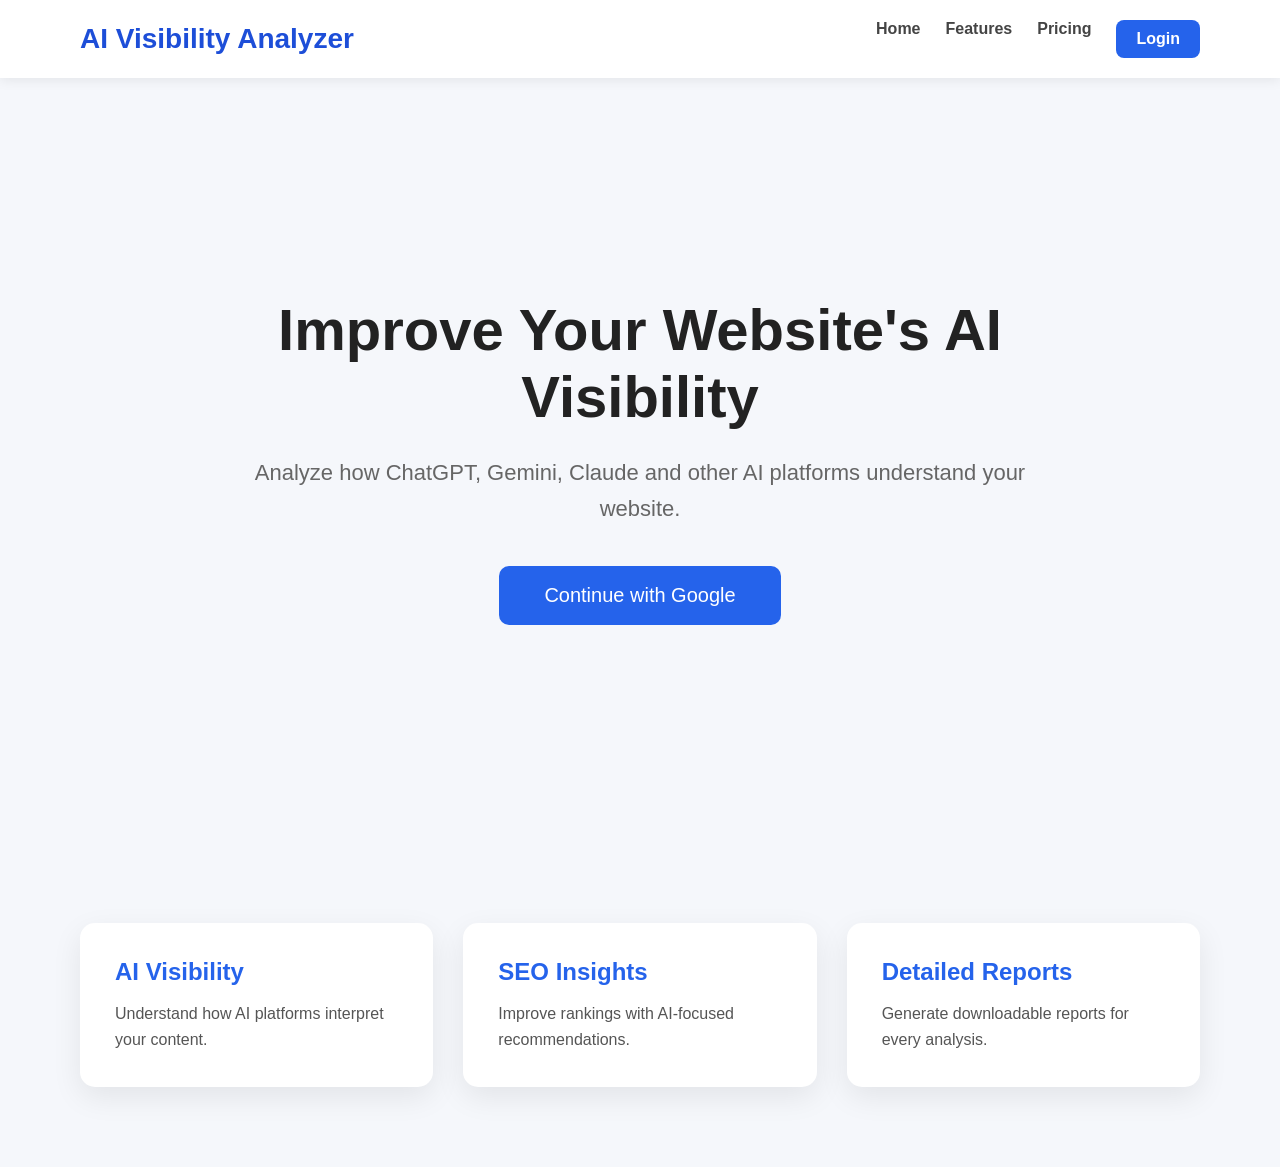
==== frontend/index.html @ 67767a57 "Completed frontend" ====
<!DOCTYPE html>
<html lang="en">

<head>
    <meta charset="UTF-8">
    <meta name="viewport" content="width=device-width, initial-scale=1.0">

    <title>AI Visibility Analyzer</title>

    <link rel="stylesheet" href="css/style.css">
</head>

<body>

    <!-- Navigation -->

    <header class="navbar">

        <div class="logo">

            AI Visibility Analyzer

        </div>

        <nav>

            <a href="#">Home</a>
            <a href="#">Features</a>
            <a href="#">Pricing</a>
            <a href="login.html" class="login-btn">Login</a>

        </nav>

    </header>


    <!-- Hero Section -->

    <section class="hero">

        <div class="hero-content">

            <h1>

                Improve Your Website's AI Visibility

            </h1>

            <p>

                Analyze how ChatGPT, Gemini, Claude and other AI platforms understand your website.

            </p>

            <a href="login.html">

                <button class="primary-btn">

                    Continue with Google

                </button>

            </a>

        </div>

    </section>


    <!-- Features -->

    <section class="features">

        <div class="card">

            <h2>AI Visibility</h2>

            <p>

                Understand how AI platforms interpret your content.

            </p>

        </div>

        <div class="card">

            <h2>SEO Insights</h2>

            <p>

                Improve rankings with AI-focused recommendations.

            </p>

        </div>

        <div class="card">

            <h2>Detailed Reports</h2>

            <p>

                Generate downloadable reports for every analysis.

            </p>

        </div>

    </section>

</body>

</html>
---- frontend/css/style.css ----
*{
    margin:0;
    padding:0;
    box-sizing:border-box;
    font-family:Arial, Helvetica, sans-serif;
}

body{

    background:#f5f7fb;
    color:#222;

}

.navbar{

    display:flex;
    justify-content:space-between;
    align-items:center;

    padding:20px 80px;

    background:#ffffff;

    box-shadow:0 2px 12px rgba(0,0,0,.08);

}

.logo{

    font-size:28px;
    font-weight:bold;
    color:#1d4ed8;

}

nav{

    display:flex;
    gap:25px;

}

nav a{

    text-decoration:none;
    color:#444;
    font-weight:600;

}

.login-btn{

    color:white;

    background:#2563eb;

    padding:10px 20px;

    border-radius:8px;

}

.hero{

    height:85vh;

    display:flex;

    justify-content:center;

    align-items:center;

    text-align:center;

    padding:40px;

}

.hero-content{

    max-width:800px;

}

.hero h1{

    font-size:58px;

    margin-bottom:25px;

}

.hero p{

    font-size:22px;

    color:#666;

    margin-bottom:40px;

    line-height:1.6;

}

.primary-btn{

    background:#2563eb;

    color:white;

    border:none;

    padding:18px 45px;

    font-size:20px;

    border-radius:10px;

    cursor:pointer;

}

.primary-btn:hover{

    background:#1d4ed8;

}

.features{

    display:grid;

    grid-template-columns:repeat(auto-fit,minmax(280px,1fr));

    gap:30px;

    padding:80px;

}

.card{

    background:white;

    border-radius:15px;

    padding:35px;

    box-shadow:0 10px 30px rgba(0,0,0,.08);

}

.card h2{

    margin-bottom:15px;

    color:#2563eb;

}

.card p{

    color:#555;

    line-height:1.6;

}

/* ===========================
   Login Page
=========================== */

.login-page{

    display:flex;

    justify-content:center;

    align-items:center;

    height:100vh;

    background:linear-gradient(135deg,#2563eb,#0f172a);

}

.login-card{

    width:430px;

    background:white;

    padding:50px;

    border-radius:18px;

    text-align:center;

    box-shadow:0 25px 60px rgba(0,0,0,.25);

}

.logo-img{

    width:90px;

    margin-bottom:25px;

}

.login-card h1{

    margin-bottom:15px;

}

.login-card p{

    color:#666;

    margin-bottom:35px;

    line-height:1.6;

}

.google-btn{

    width:100%;

    height:58px;

    border:none;

    border-radius:12px;

    background:#4285F4;

    color:white;

    font-size:18px;

    cursor:pointer;

    display:flex;

    justify-content:center;

    align-items:center;

    gap:12px;

    transition:.3s;

}

.google-btn img{

    width:24px;

    background:white;

    border-radius:50%;

    padding:3px;

}

.google-btn:hover{

    background:#3367d6;

}

.back-home{

    display:inline-block;

    margin-top:25px;

    text-decoration:none;

    color:#2563eb;

    font-weight:600;

}
/* ================= Dashboard ================= */

.dashboard-container{

    display:flex;
    min-height:100vh;

}

.sidebar{

    width:250px;
    background:#1e293b;
    color:white;
    padding:30px;

}

.sidebar h2{

    margin-bottom:40px;

}

.sidebar ul{

    list-style:none;

}

.sidebar li{

    margin-bottom:20px;

}

.sidebar a{

    color:white;
    text-decoration:none;

}

.logout-btn{

    margin-top:50px;
    width:100%;
    padding:12px;
    border:none;
    background:#ef4444;
    color:white;
    border-radius:8px;
    cursor:pointer;

}

.main-content{

    flex:1;
    padding:50px;
    background:#f4f7fb;

}

.user-card{

    background:white;
    padding:30px;
    border-radius:15px;
    box-shadow:0 10px 25px rgba(0,0,0,.1);
    width:400px;
    text-align:center;

}

.user-card img{

    width:100px;
    border-radius:50%;
    margin-bottom:20px;

}
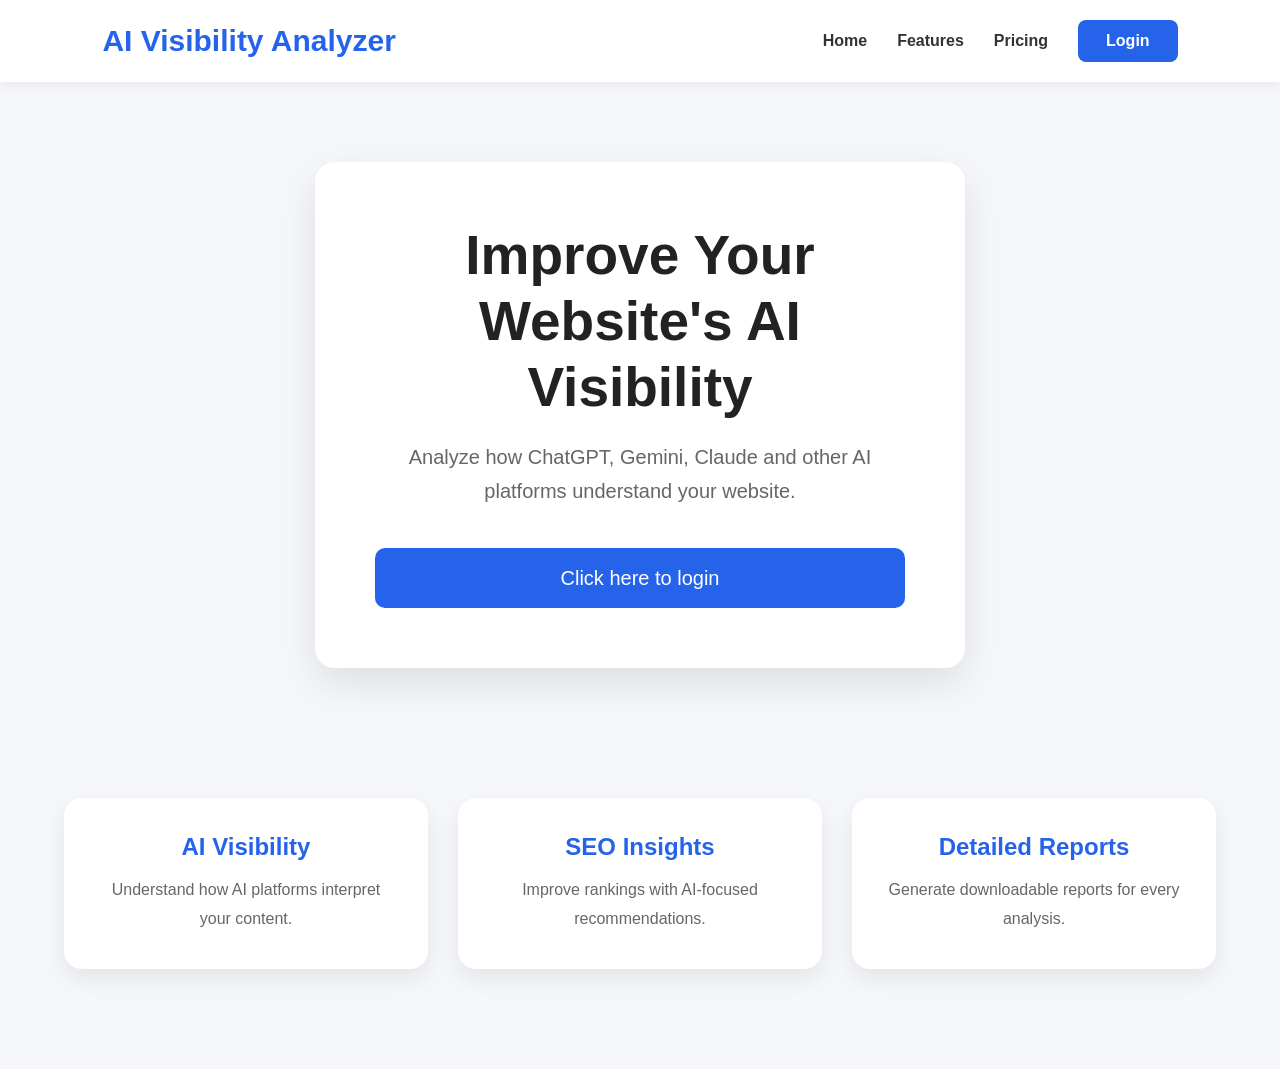
==== commit 93f042c9: "chnages in button text" ====
--- a/frontend/index.html
+++ b/frontend/index.html
@@ -56,7 +56,7 @@
 
                 <button class="primary-btn">
 
-                    Continue with Google
+                    Click here to login
 
                 </button>
 
--- a/frontend/css/style.css
+++ b/frontend/css/style.css
@@ -1,3 +1,7 @@
+/* ===================================
+   GLOBAL
+=================================== */
+
 *{
     margin:0;
     padding:0;
@@ -6,365 +10,358 @@
 }
 
 body{
-
     background:#f5f7fb;
     color:#222;
-
-}
+}
+
+/* ===================================
+   NAVBAR
+=================================== */
 
 .navbar{
-
+    width:100%;
+    background:#fff;
     display:flex;
     justify-content:space-between;
     align-items:center;
-
-    padding:20px 80px;
-
-    background:#ffffff;
-
+    padding:20px 8%;
     box-shadow:0 2px 12px rgba(0,0,0,.08);
-
+    position:sticky;
+    top:0;
+    z-index:999;
 }
 
 .logo{
-
-    font-size:28px;
+    font-size:30px;
     font-weight:bold;
-    color:#1d4ed8;
-
-}
-
-nav{
-
-    display:flex;
-    gap:25px;
-
-}
-
-nav a{
-
+    color:#2563eb;
+}
+
+.navbar nav{
+    display:flex;
+    align-items:center;
+    gap:30px;
+}
+
+.navbar nav a{
     text-decoration:none;
-    color:#444;
+    color:#333;
     font-weight:600;
-
+    transition:.3s;
+}
+
+.navbar nav a:hover{
+    color:#2563eb;
 }
 
 .login-btn{
-
-    color:white;
-
     background:#2563eb;
-
-    padding:10px 20px;
-
+    color:#fff !important;
+    padding:12px 28px;
     border-radius:8px;
-
-}
+}
+
+.login-btn:hover{
+    background:#1d4ed8;
+}
+
+/* ===================================
+   HERO
+=================================== */
 
 .hero{
-
-    height:85vh;
-
-    display:flex;
-
+    display:flex;
     justify-content:center;
-
-    align-items:center;
-
-    text-align:center;
-
+    align-items:center;
+    padding:80px 20px;
+}
+
+.hero-content{
+    width:650px;
+    background:#fff;
+    padding:60px;
+    border-radius:20px;
+    text-align:center;
+    box-shadow:0 15px 40px rgba(0,0,0,.10);
+}
+
+.hero h1{
+    font-size:55px;
+    margin-bottom:20px;
+    line-height:1.2;
+}
+
+.hero p{
+    color:#666;
+    font-size:20px;
+    line-height:1.7;
+    margin-bottom:40px;
+}
+
+.primary-btn{
+    width:100%;
+    height:60px;
+    border:none;
+    border-radius:10px;
+    background:#2563eb;
+    color:#fff;
+    font-size:20px;
+    cursor:pointer;
+    transition:.3s;
+}
+
+.primary-btn:hover{
+    background:#1d4ed8;
+}
+
+/* ===================================
+   FEATURES
+=================================== */
+
+.features{
+    width:90%;
+    max-width:1200px;
+    margin:50px auto 100px;
+    display:grid;
+    grid-template-columns:repeat(auto-fit,minmax(300px,1fr));
+    gap:30px;
+}
+
+.card{
+    background:#fff;
+    border-radius:18px;
+    padding:35px;
+    text-align:center;
+    box-shadow:0 10px 25px rgba(0,0,0,.08);
+    transition:.3s;
+}
+
+.card:hover{
+    transform:translateY(-8px);
+}
+
+.card h2{
+    color:#2563eb;
+    margin-bottom:15px;
+}
+
+.card p{
+    color:#666;
+    line-height:1.8;
+}
+
+/* ===================================
+   LOGIN
+=================================== */
+
+.login-page{
+    display:flex;
+    justify-content:center;
+    align-items:center;
+    height:100vh;
+    background:linear-gradient(135deg,#2563eb,#1d4ed8);
+}
+
+.login-card{
+    width:450px;
+    background:#fff;
+    padding:45px;
+    border-radius:20px;
+    text-align:center;
+    box-shadow:0 20px 45px rgba(0,0,0,.18);
+}
+
+.logo-img{
+    width:90px;
+    margin-bottom:20px;
+}
+
+.login-card h1{
+    color:#2563eb;
+    margin-bottom:15px;
+}
+
+.login-card p{
+    color:#666;
+    line-height:1.7;
+    margin-bottom:30px;
+}
+
+.google-btn{
+    width:100%;
+    height:55px;
+    border:none;
+    border-radius:10px;
+    background:#2563eb;
+    color:#fff;
+    display:flex;
+    justify-content:center;
+    align-items:center;
+    gap:12px;
+    font-size:18px;
+    cursor:pointer;
+}
+
+.google-btn:hover{
+    background:#1d4ed8;
+}
+
+.google-btn img{
+    width:25px;
+    background:#fff;
+    border-radius:50%;
+    padding:3px;
+}
+
+.back-home{
+    display:inline-block;
+    margin-top:25px;
+    text-decoration:none;
+    color:#2563eb;
+    font-weight:bold;
+}
+
+/* ===================================
+   DASHBOARD
+=================================== */
+
+.dashboard-page{
+    background:#f5f7fb;
+    padding:50px;
+}
+
+.dashboard-container{
+    max-width:1200px;
+    margin:auto;
+    display:grid;
+    grid-template-columns:1fr 1fr;
+    gap:30px;
+}
+
+.success-card,
+.coming-card{
+    background:#fff;
+    border-radius:18px;
     padding:40px;
-
-}
-
-.hero-content{
-
-    max-width:800px;
-
-}
-
-.hero h1{
-
-    font-size:58px;
-
-    margin-bottom:25px;
-
-}
-
-.hero p{
-
-    font-size:22px;
-
-    color:#666;
-
-    margin-bottom:40px;
-
-    line-height:1.6;
-
-}
-
-.primary-btn{
-
-    background:#2563eb;
-
-    color:white;
-
-    border:none;
-
-    padding:18px 45px;
-
-    font-size:20px;
-
-    border-radius:10px;
-
-    cursor:pointer;
-
-}
-
-.primary-btn:hover{
-
-    background:#1d4ed8;
-
-}
-
-.features{
-
-    display:grid;
-
-    grid-template-columns:repeat(auto-fit,minmax(280px,1fr));
-
-    gap:30px;
-
-    padding:80px;
-
-}
-
-.card{
-
-    background:white;
-
-    border-radius:15px;
-
-    padding:35px;
-
-    box-shadow:0 10px 30px rgba(0,0,0,.08);
-
-}
-
-.card h2{
-
-    margin-bottom:15px;
-
-    color:#2563eb;
-
-}
-
-.card p{
-
+    box-shadow:0 10px 25px rgba(0,0,0,.08);
+}
+
+.success-card{
+    text-align:center;
+}
+
+.success-icon{
+    font-size:60px;
+    margin-bottom:20px;
+}
+
+.success-card h1{
+    color:#2563eb;
+    margin-bottom:20px;
+}
+
+.success-card p{
+    color:#666;
+    line-height:1.8;
+}
+
+.coming-card h2{
+    margin-bottom:20px;
+}
+
+.coming-card p{
+    padding:12px 0;
+    border-bottom:1px solid #eee;
     color:#555;
-
-    line-height:1.6;
-
-}
-
-/* ===========================
-   Login Page
-=========================== */
-
-.login-page{
-
-    display:flex;
-
-    justify-content:center;
-
-    align-items:center;
-
-    height:100vh;
-
-    background:linear-gradient(135deg,#2563eb,#0f172a);
-
-}
-
-.login-card{
-
-    width:430px;
-
-    background:white;
-
+}
+
+/* ===================================
+   PROFILE
+=================================== */
+
+.profile-page{
+    background:#f5f7fb;
+    padding:60px;
+}
+
+.profile-card{
+    width:700px;
+    margin:auto;
+    background:#fff;
+    border-radius:20px;
+    text-align:center;
     padding:50px;
-
-    border-radius:18px;
-
-    text-align:center;
-
-    box-shadow:0 25px 60px rgba(0,0,0,.25);
-
-}
-
-.logo-img{
-
-    width:90px;
-
-    margin-bottom:25px;
-
-}
-
-.login-card h1{
-
-    margin-bottom:15px;
-
-}
-
-.login-card p{
-
-    color:#666;
-
-    margin-bottom:35px;
-
-    line-height:1.6;
-
-}
-
-.google-btn{
-
-    width:100%;
-
-    height:58px;
-
-    border:none;
-
-    border-radius:12px;
-
-    background:#4285F4;
-
-    color:white;
-
-    font-size:18px;
-
-    cursor:pointer;
-
-    display:flex;
-
-    justify-content:center;
-
-    align-items:center;
-
-    gap:12px;
-
+    box-shadow:0 10px 25px rgba(0,0,0,.08);
+}
+
+.profile-card img{
+    width:120px;
+    height:120px;
+    border-radius:50%;
+    margin-bottom:20px;
+}
+
+.profile-card h2{
+    color:#2563eb;
+    margin-bottom:10px;
+}
+
+.profile-card p{
+    color:#666;
+    margin:8px 0;
+}
+
+/* ===================================
+   BUTTONS
+=================================== */
+
+button{
     transition:.3s;
-
-}
-
-.google-btn img{
-
-    width:24px;
-
-    background:white;
-
-    border-radius:50%;
-
-    padding:3px;
-
-}
-
-.google-btn:hover{
-
-    background:#3367d6;
-
-}
-
-.back-home{
-
-    display:inline-block;
-
-    margin-top:25px;
-
-    text-decoration:none;
-
-    color:#2563eb;
-
-    font-weight:600;
-
-}
-/* ================= Dashboard ================= */
-
-.dashboard-container{
-
-    display:flex;
-    min-height:100vh;
-
-}
-
-.sidebar{
-
-    width:250px;
-    background:#1e293b;
-    color:white;
-    padding:30px;
-
-}
-
-.sidebar h2{
-
-    margin-bottom:40px;
-
-}
-
-.sidebar ul{
-
-    list-style:none;
-
-}
-
-.sidebar li{
-
-    margin-bottom:20px;
-
-}
-
-.sidebar a{
-
-    color:white;
-    text-decoration:none;
-
-}
-
-.logout-btn{
-
-    margin-top:50px;
-    width:100%;
-    padding:12px;
-    border:none;
-    background:#ef4444;
-    color:white;
-    border-radius:8px;
-    cursor:pointer;
-
-}
-
-.main-content{
-
-    flex:1;
-    padding:50px;
-    background:#f4f7fb;
-
-}
-
-.user-card{
-
-    background:white;
-    padding:30px;
-    border-radius:15px;
-    box-shadow:0 10px 25px rgba(0,0,0,.1);
-    width:400px;
-    text-align:center;
-
-}
-
-.user-card img{
-
-    width:100px;
-    border-radius:50%;
-    margin-bottom:20px;
+}
+
+button:hover{
+    transform:translateY(-2px);
+}
+
+/* ===================================
+   RESPONSIVE
+=================================== */
+
+@media(max-width:900px){
+
+    .navbar{
+        flex-direction:column;
+        gap:20px;
+    }
+
+    .navbar nav{
+        flex-wrap:wrap;
+        justify-content:center;
+    }
+
+    .hero-content{
+        width:95%;
+        padding:40px 25px;
+    }
+
+    .hero h1{
+        font-size:38px;
+    }
+
+    .hero p{
+        font-size:18px;
+    }
+
+    .dashboard-container{
+        grid-template-columns:1fr;
+    }
+
+    .profile-card{
+        width:95%;
+    }
+
+    .login-card{
+        width:95%;
+    }
 
 }
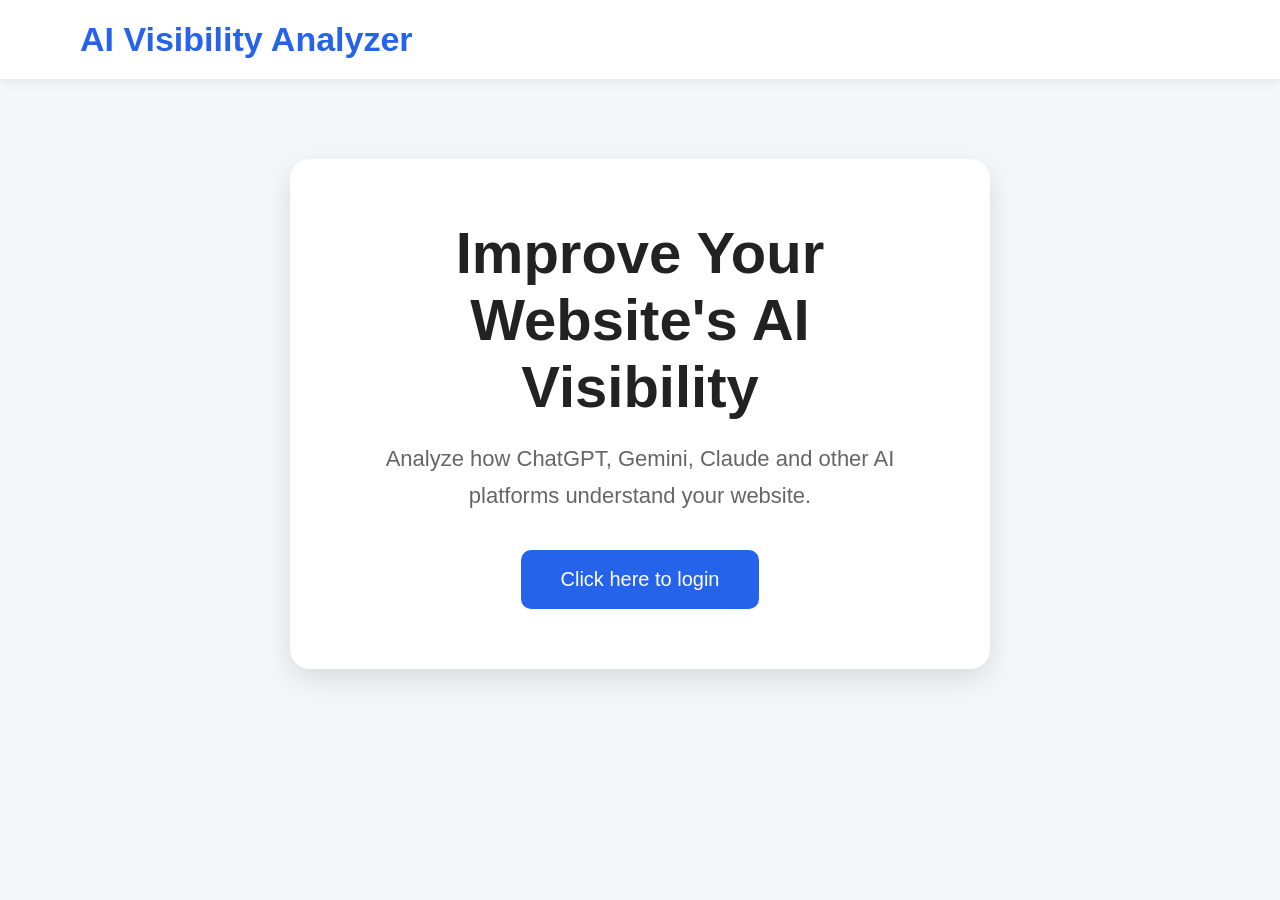
==== commit 3fb8f5aa: "styling in dashboard" ====
--- a/frontend/index.html
+++ b/frontend/index.html
@@ -22,14 +22,14 @@
 
         </div>
 
-        <nav>
+        <!-- <nav>
 
             <a href="#">Home</a>
             <a href="#">Features</a>
             <a href="#">Pricing</a>
             <a href="login.html" class="login-btn">Login</a>
 
-        </nav>
+        </nav> -->
 
     </header>
 
@@ -69,7 +69,7 @@
 
     <!-- Features -->
 
-    <section class="features">
+    <!-- <section class="features">
 
         <div class="card">
 
@@ -107,7 +107,7 @@
 
         </div>
 
-    </section>
+    </section> -->
 
 </body>
 
--- a/frontend/css/style.css
+++ b/frontend/css/style.css
@@ -1,6 +1,6 @@
-/* ===================================
-   GLOBAL
-=================================== */
+/* ===========================
+   Global
+=========================== */
 
 *{
     margin:0;
@@ -14,354 +14,254 @@
     color:#222;
 }
 
-/* ===================================
-   NAVBAR
-=================================== */
+/* ===========================
+   Navbar
+=========================== */
 
 .navbar{
+
+    display:flex;
+
+    justify-content:space-between;
+
+    align-items:center;
+
+    padding:20px 80px;
+
+    background:#fff;
+
+    box-shadow:0 3px 10px rgba(0,0,0,.08);
+
+    position:sticky;
+
+    top:0;
+
+    z-index:1000;
+
+}
+
+.logo{
+
+    font-size:34px;
+
+    font-weight:bold;
+
+    color:#2563eb;
+
+}
+
+.navbar nav{
+
+    display:flex;
+
+    align-items:center;
+
+    gap:30px;
+
+}
+
+.navbar nav a{
+
+    text-decoration:none;
+
+    color:#333;
+
+    font-weight:600;
+
+}
+
+.login-btn{
+
+    background:#2563eb;
+
+    color:#fff !important;
+
+    padding:12px 24px;
+
+    border-radius:10px;
+
+}
+
+/* ===========================
+   Hero
+=========================== */
+
+.hero{
+
+    display:flex;
+
+    justify-content:center;
+
+    align-items:center;
+
+    padding:80px 20px;
+
+}
+
+.hero-content{
+
     width:100%;
+
+    max-width:700px;
+
     background:#fff;
-    display:flex;
-    justify-content:space-between;
-    align-items:center;
-    padding:20px 8%;
-    box-shadow:0 2px 12px rgba(0,0,0,.08);
-    position:sticky;
-    top:0;
-    z-index:999;
-}
-
-.logo{
-    font-size:30px;
-    font-weight:bold;
+
+    border-radius:20px;
+
+    padding:60px;
+
+    text-align:center;
+
+    box-shadow:0 10px 30px rgba(0,0,0,.12);
+
+}
+
+.hero h1{
+
+    font-size:58px;
+
+    margin-bottom:20px;
+
+}
+
+.hero p{
+
+    font-size:22px;
+
+    color:#666;
+
+    line-height:1.7;
+
+    margin-bottom:35px;
+
+}
+
+.primary-btn{
+
+    background:#2563eb;
+
+    color:white;
+
+    border:none;
+
+    padding:18px 40px;
+
+    font-size:20px;
+
+    border-radius:10px;
+
+    cursor:pointer;
+
+}
+
+.primary-btn:hover{
+
+    background:#1d4ed8;
+
+}
+
+/* ===========================
+   Features
+=========================== */
+
+.features{
+
+    max-width:1200px;
+
+    margin:0 auto 80px;
+
+    display:grid;
+
+    grid-template-columns:repeat(3,1fr);
+
+    gap:30px;
+
+    padding:0 30px;
+
+}
+
+.card{
+
+    background:#fff;
+
+    padding:35px;
+
+    border-radius:15px;
+
+    box-shadow:0 8px 20px rgba(0,0,0,.08);
+
+    transition:.3s;
+
+}
+
+.card:hover{
+
+    transform:translateY(-6px);
+
+}
+
+.card h2{
+
     color:#2563eb;
-}
-
-.navbar nav{
-    display:flex;
-    align-items:center;
-    gap:30px;
-}
-
-.navbar nav a{
-    text-decoration:none;
-    color:#333;
-    font-weight:600;
-    transition:.3s;
-}
-
-.navbar nav a:hover{
-    color:#2563eb;
-}
-
-.login-btn{
-    background:#2563eb;
-    color:#fff !important;
-    padding:12px 28px;
-    border-radius:8px;
-}
-
-.login-btn:hover{
-    background:#1d4ed8;
-}
-
-/* ===================================
-   HERO
-=================================== */
-
-.hero{
-    display:flex;
-    justify-content:center;
-    align-items:center;
-    padding:80px 20px;
-}
-
-.hero-content{
-    width:650px;
-    background:#fff;
-    padding:60px;
-    border-radius:20px;
-    text-align:center;
-    box-shadow:0 15px 40px rgba(0,0,0,.10);
-}
-
-.hero h1{
-    font-size:55px;
-    margin-bottom:20px;
-    line-height:1.2;
-}
-
-.hero p{
+
+    margin-bottom:15px;
+
+}
+
+.card p{
+
     color:#666;
-    font-size:20px;
-    line-height:1.7;
-    margin-bottom:40px;
-}
-
-.primary-btn{
-    width:100%;
-    height:60px;
-    border:none;
-    border-radius:10px;
-    background:#2563eb;
-    color:#fff;
-    font-size:20px;
-    cursor:pointer;
-    transition:.3s;
-}
-
-.primary-btn:hover{
-    background:#1d4ed8;
-}
-
-/* ===================================
-   FEATURES
-=================================== */
-
-.features{
-    width:90%;
-    max-width:1200px;
-    margin:50px auto 100px;
-    display:grid;
-    grid-template-columns:repeat(auto-fit,minmax(300px,1fr));
-    gap:30px;
-}
-
-.card{
-    background:#fff;
-    border-radius:18px;
-    padding:35px;
-    text-align:center;
-    box-shadow:0 10px 25px rgba(0,0,0,.08);
-    transition:.3s;
-}
-
-.card:hover{
-    transform:translateY(-8px);
-}
-
-.card h2{
-    color:#2563eb;
-    margin-bottom:15px;
-}
-
-.card p{
-    color:#666;
+
     line-height:1.8;
-}
-
-/* ===================================
-   LOGIN
-=================================== */
-
-.login-page{
-    display:flex;
-    justify-content:center;
-    align-items:center;
-    height:100vh;
-    background:linear-gradient(135deg,#2563eb,#1d4ed8);
-}
-
-.login-card{
-    width:450px;
-    background:#fff;
-    padding:45px;
-    border-radius:20px;
-    text-align:center;
-    box-shadow:0 20px 45px rgba(0,0,0,.18);
-}
-
-.logo-img{
-    width:90px;
-    margin-bottom:20px;
-}
-
-.login-card h1{
-    color:#2563eb;
-    margin-bottom:15px;
-}
-
-.login-card p{
-    color:#666;
-    line-height:1.7;
-    margin-bottom:30px;
-}
-
-.google-btn{
-    width:100%;
-    height:55px;
-    border:none;
-    border-radius:10px;
-    background:#2563eb;
-    color:#fff;
-    display:flex;
-    justify-content:center;
-    align-items:center;
-    gap:12px;
-    font-size:18px;
-    cursor:pointer;
-}
-
-.google-btn:hover{
-    background:#1d4ed8;
-}
-
-.google-btn img{
-    width:25px;
-    background:#fff;
-    border-radius:50%;
-    padding:3px;
-}
-
-.back-home{
-    display:inline-block;
-    margin-top:25px;
-    text-decoration:none;
-    color:#2563eb;
-    font-weight:bold;
-}
-
-/* ===================================
-   DASHBOARD
-=================================== */
-
-.dashboard-page{
-    background:#f5f7fb;
-    padding:50px;
-}
-
-.dashboard-container{
-    max-width:1200px;
-    margin:auto;
-    display:grid;
-    grid-template-columns:1fr 1fr;
-    gap:30px;
-}
-
-.success-card,
-.coming-card{
-    background:#fff;
-    border-radius:18px;
-    padding:40px;
-    box-shadow:0 10px 25px rgba(0,0,0,.08);
-}
-
-.success-card{
-    text-align:center;
-}
-
-.success-icon{
-    font-size:60px;
-    margin-bottom:20px;
-}
-
-.success-card h1{
-    color:#2563eb;
-    margin-bottom:20px;
-}
-
-.success-card p{
-    color:#666;
-    line-height:1.8;
-}
-
-.coming-card h2{
-    margin-bottom:20px;
-}
-
-.coming-card p{
-    padding:12px 0;
-    border-bottom:1px solid #eee;
-    color:#555;
-}
-
-/* ===================================
-   PROFILE
-=================================== */
-
-.profile-page{
-    background:#f5f7fb;
-    padding:60px;
-}
-
-.profile-card{
-    width:700px;
-    margin:auto;
-    background:#fff;
-    border-radius:20px;
-    text-align:center;
-    padding:50px;
-    box-shadow:0 10px 25px rgba(0,0,0,.08);
-}
-
-.profile-card img{
-    width:120px;
-    height:120px;
-    border-radius:50%;
-    margin-bottom:20px;
-}
-
-.profile-card h2{
-    color:#2563eb;
-    margin-bottom:10px;
-}
-
-.profile-card p{
-    color:#666;
-    margin:8px 0;
-}
-
-/* ===================================
-   BUTTONS
-=================================== */
-
-button{
-    transition:.3s;
-}
-
-button:hover{
-    transform:translateY(-2px);
-}
-
-/* ===================================
-   RESPONSIVE
-=================================== */
+
+}
+
+/* ===========================
+   Responsive
+=========================== */
 
 @media(max-width:900px){
 
     .navbar{
+
         flex-direction:column;
+
         gap:20px;
+
+        padding:20px;
+
     }
 
     .navbar nav{
+
         flex-wrap:wrap;
+
         justify-content:center;
+
+    }
+
+    .hero h1{
+
+        font-size:40px;
+
+    }
+
+    .hero p{
+
+        font-size:18px;
+
     }
 
     .hero-content{
-        width:95%;
-        padding:40px 25px;
-    }
-
-    .hero h1{
-        font-size:38px;
-    }
-
-    .hero p{
-        font-size:18px;
-    }
-
-    .dashboard-container{
+
+        padding:40px;
+
+    }
+
+    .features{
+
         grid-template-columns:1fr;
-    }
-
-    .profile-card{
-        width:95%;
-    }
-
-    .login-card{
-        width:95%;
+
     }
 
 }
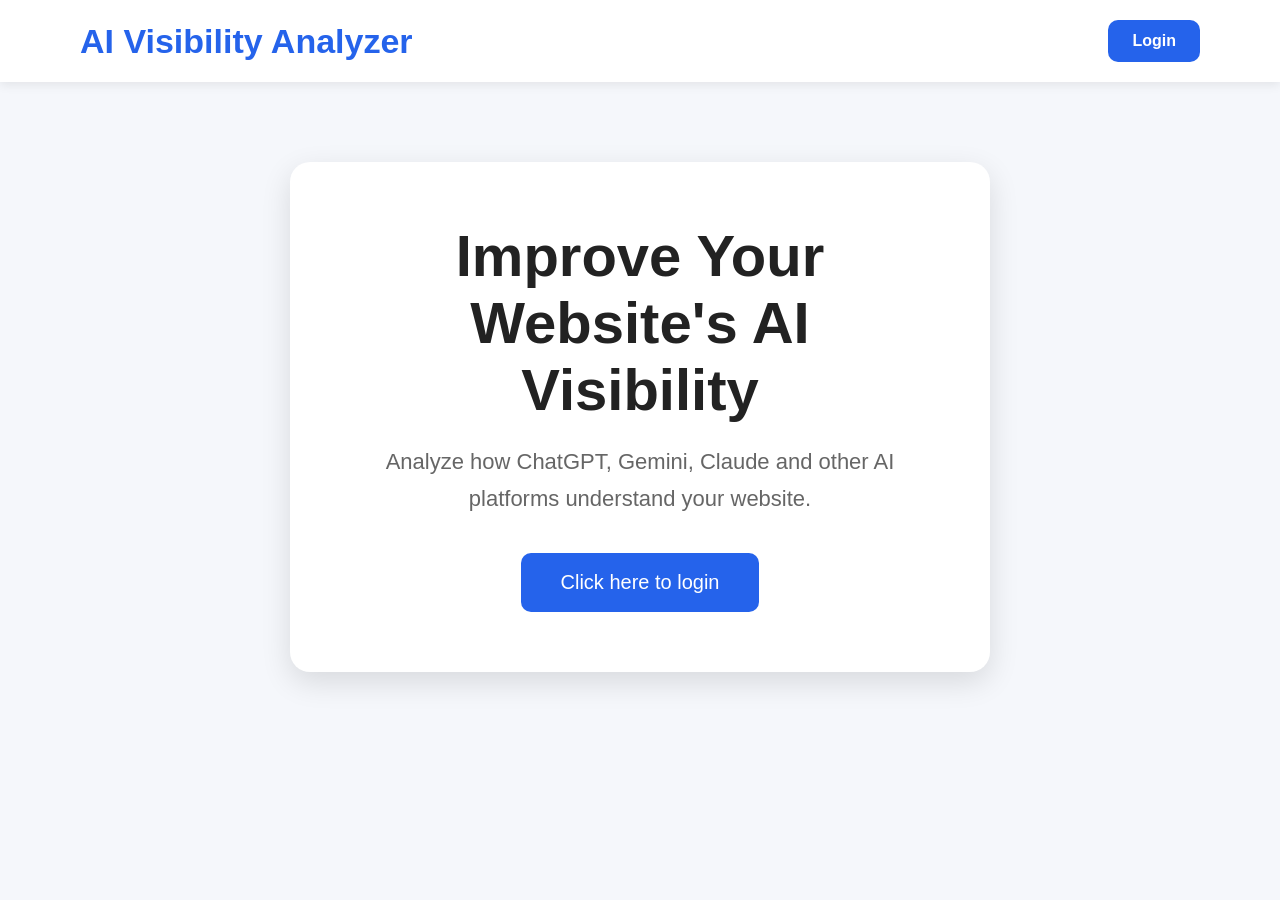
==== commit 16945a9a: "login page css styling" ====
--- a/frontend/index.html
+++ b/frontend/index.html
@@ -22,14 +22,12 @@
 
         </div>
 
-        <!-- <nav>
+        <nav>
 
-            <a href="#">Home</a>
-            <a href="#">Features</a>
-            <a href="#">Pricing</a>
+        
             <a href="login.html" class="login-btn">Login</a>
 
-        </nav> -->
+        </nav>
 
     </header>
 
@@ -66,49 +64,6 @@
 
     </section>
 
-
-    <!-- Features -->
-
-    <!-- <section class="features">
-
-        <div class="card">
-
-            <h2>AI Visibility</h2>
-
-            <p>
-
-                Understand how AI platforms interpret your content.
-
-            </p>
-
-        </div>
-
-        <div class="card">
-
-            <h2>SEO Insights</h2>
-
-            <p>
-
-                Improve rankings with AI-focused recommendations.
-
-            </p>
-
-        </div>
-
-        <div class="card">
-
-            <h2>Detailed Reports</h2>
-
-            <p>
-
-                Generate downloadable reports for every analysis.
-
-            </p>
-
-        </div>
-
-    </section> -->
-
 </body>
 
 </html>
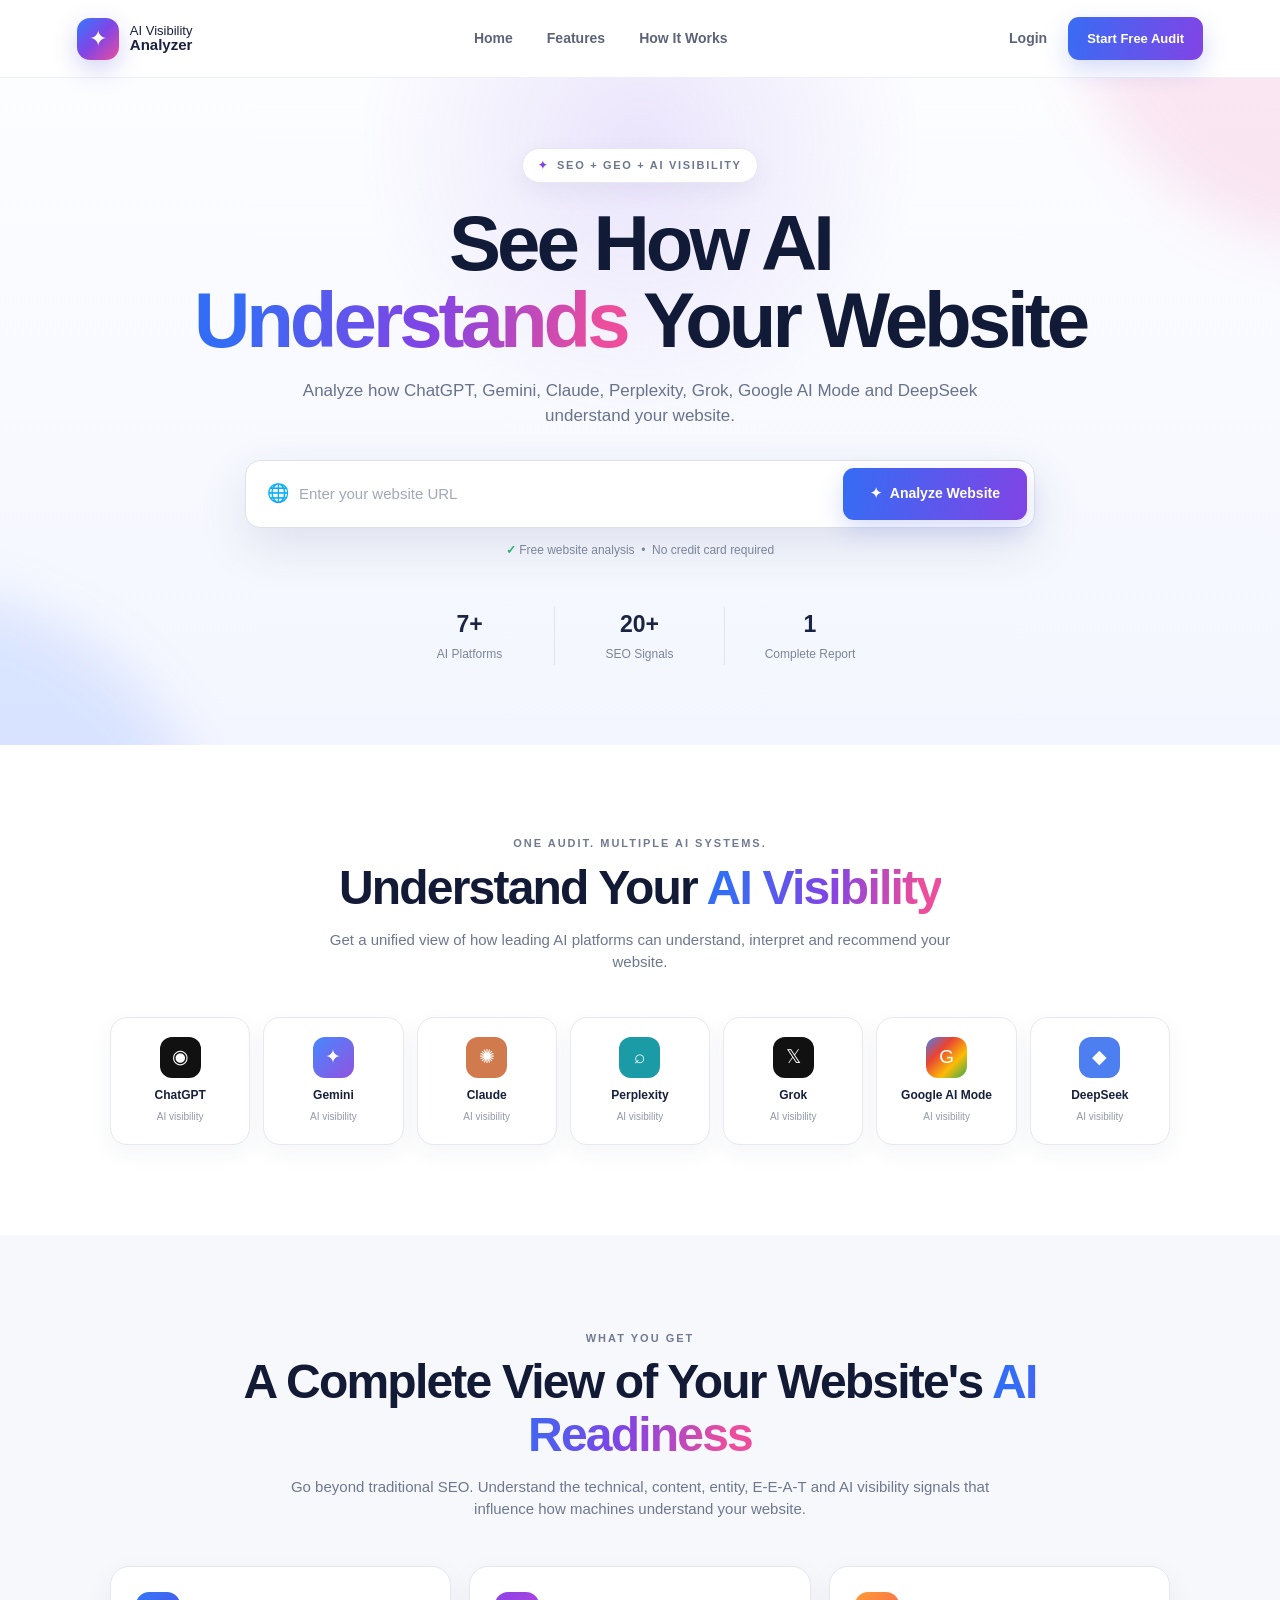
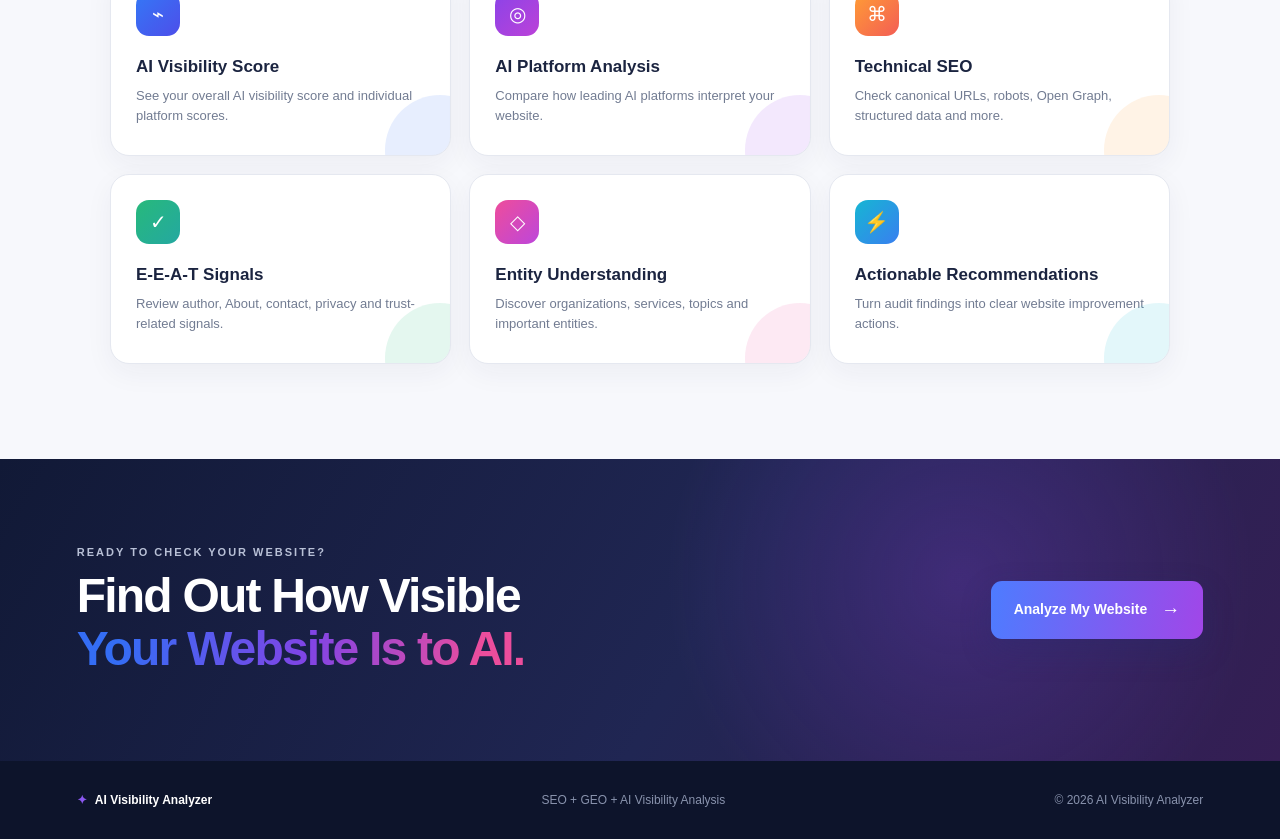
==== commit b22d1523: "frontend page UI design" ====
--- a/frontend/index.html
+++ b/frontend/index.html
@@ -5,64 +5,649 @@
     <meta charset="UTF-8">
     <meta name="viewport" content="width=device-width, initial-scale=1.0">
 
-    <title>AI Visibility Analyzer</title>
+    <title>AI Visibility Analyzer | SEO & GEO Audit</title>
 
     <link rel="stylesheet" href="css/style.css">
 </head>
 
 <body>
 
-    <!-- Navigation -->
+    <!-- =========================
+         Navigation
+    ========================== -->
 
     <header class="navbar">
 
-        <div class="logo">
+        <a href="index.html" class="brand">
+
+            <span class="brand-mark">✦</span>
+
+            <span class="brand-text">
+                AI Visibility<br>
+                <strong>Analyzer</strong>
+            </span>
+
+        </a>
+
+
+        <nav class="main-nav">
+
+            <a href="index.html">
+                Home
+            </a>
+
+            <a href="#features">
+                Features
+            </a>
+
+            <a href="#how-it-works">
+                How It Works
+            </a>
+
+        </nav>
+
+
+        <div class="nav-actions">
+
+            <a href="login.html" class="login-link">
+                Login
+            </a>
+
+            <a href="login.html" class="nav-cta">
+                Start Free Audit
+            </a>
+
+        </div>
+
+    </header>
+
+
+    <!-- =========================
+         Main
+    ========================== -->
+
+    <main>
+
+
+        <!-- =========================
+             Hero Section
+        ========================== -->
+
+        <section class="hero">
+
+            <div class="hero-orb hero-orb-left"></div>
+
+            <div class="hero-orb hero-orb-right"></div>
+
+
+            <div class="hero-content">
+
+                <div class="eyebrow">
+
+                    <span>✦</span>
+
+                    SEO + GEO + AI VISIBILITY
+
+                </div>
+
+
+                <h1>
+
+                    See How AI<br>
+
+                    <span class="gradient-text">
+                        Understands
+                    </span>
+
+                    Your Website
+
+                </h1>
+
+
+                <p class="hero-description">
+
+                    Analyze how ChatGPT, Gemini, Claude,
+                    Perplexity, Grok, Google AI Mode and
+                    DeepSeek understand your website.
+
+                </p>
+
+
+                <!-- Website Analyzer -->
+
+                <div class="audit-box">
+
+                    <div class="url-area">
+
+                        <span class="url-icon">
+                            🌐
+                        </span>
+
+                        <input
+                            type="text"
+                            id="websiteUrl"
+                            placeholder="Enter your website URL"
+                            autocomplete="url"
+                        >
+
+                    </div>
+
+
+                    <a
+                        href="login.html"
+                        class="analyze-button"
+                    >
+
+                        <span>✦</span>
+
+                        Analyze Website
+
+                    </a>
+
+                </div>
+
+
+                <p class="audit-note">
+
+                    <span>✓</span>
+
+                    Free website analysis
+
+                    &nbsp;•&nbsp;
+
+                    No credit card required
+
+                </p>
+
+
+                <!-- Statistics -->
+
+                <div class="trust-stats">
+
+                    <div class="stat">
+
+                        <strong>
+                            7+
+                        </strong>
+
+                        <span>
+                            AI Platforms
+                        </span>
+
+                    </div>
+
+
+                    <div class="stat">
+
+                        <strong>
+                            20+
+                        </strong>
+
+                        <span>
+                            SEO Signals
+                        </span>
+
+                    </div>
+
+
+                    <div class="stat">
+
+                        <strong>
+                            1
+                        </strong>
+
+                        <span>
+                            Complete Report
+                        </span>
+
+                    </div>
+
+                </div>
+
+            </div>
+
+        </section>
+
+
+        <!-- =========================
+             AI Platforms
+        ========================== -->
+
+        <section
+            class="platform-section"
+            id="features"
+        >
+
+            <div class="section-label">
+
+                ONE AUDIT. MULTIPLE AI SYSTEMS.
+
+            </div>
+
+
+            <h2>
+
+                Understand Your
+
+                <span class="gradient-text">
+                    AI Visibility
+                </span>
+
+            </h2>
+
+
+            <p class="section-description">
+
+                Get a unified view of how leading AI
+                platforms can understand, interpret
+                and recommend your website.
+
+            </p>
+
+
+            <div class="platform-grid">
+
+
+                <!-- ChatGPT -->
+
+                <div class="platform-card">
+
+                    <div class="platform-icon black">
+                        ◉
+                    </div>
+
+                    <h3>
+                        ChatGPT
+                    </h3>
+
+                    <p>
+                        AI visibility
+                    </p>
+
+                </div>
+
+
+                <!-- Gemini -->
+
+                <div class="platform-card">
+
+                    <div class="platform-icon gemini">
+                        ✦
+                    </div>
+
+                    <h3>
+                        Gemini
+                    </h3>
+
+                    <p>
+                        AI visibility
+                    </p>
+
+                </div>
+
+
+                <!-- Claude -->
+
+                <div class="platform-card">
+
+                    <div class="platform-icon claude">
+                        ✺
+                    </div>
+
+                    <h3>
+                        Claude
+                    </h3>
+
+                    <p>
+                        AI visibility
+                    </p>
+
+                </div>
+
+
+                <!-- Perplexity -->
+
+                <div class="platform-card">
+
+                    <div class="platform-icon perplexity">
+                        ⌕
+                    </div>
+
+                    <h3>
+                        Perplexity
+                    </h3>
+
+                    <p>
+                        AI visibility
+                    </p>
+
+                </div>
+
+
+                <!-- Grok -->
+
+                <div class="platform-card">
+
+                    <div class="platform-icon black">
+                        𝕏
+                    </div>
+
+                    <h3>
+                        Grok
+                    </h3>
+
+                    <p>
+                        AI visibility
+                    </p>
+
+                </div>
+
+
+                <!-- Google AI Mode -->
+
+                <div class="platform-card">
+
+                    <div class="platform-icon google">
+                        G
+                    </div>
+
+                    <h3>
+                        Google AI Mode
+                    </h3>
+
+                    <p>
+                        AI visibility
+                    </p>
+
+                </div>
+
+
+                <!-- DeepSeek -->
+
+                <div class="platform-card">
+
+                    <div class="platform-icon deepseek">
+                        ◆
+                    </div>
+
+                    <h3>
+                        DeepSeek
+                    </h3>
+
+                    <p>
+                        AI visibility
+                    </p>
+
+                </div>
+
+            </div>
+
+        </section>
+
+
+        <!-- =========================
+             Features
+        ========================== -->
+
+        <section
+            class="features-section"
+            id="how-it-works"
+        >
+
+            <div class="features-heading">
+
+                <div class="section-label">
+
+                    WHAT YOU GET
+
+                </div>
+
+
+                <h2>
+
+                    A Complete View of Your
+                    Website's
+
+                    <span class="gradient-text">
+                        AI Readiness
+                    </span>
+
+                </h2>
+
+
+                <p>
+
+                    Go beyond traditional SEO.
+                    Understand the technical,
+                    content, entity, E-E-A-T and
+                    AI visibility signals that
+                    influence how machines
+                    understand your website.
+
+                </p>
+
+            </div>
+
+
+            <div class="feature-grid">
+
+
+                <!-- Feature 1 -->
+
+                <article class="feature-card blue">
+
+                    <div class="feature-icon">
+                        ⌁
+                    </div>
+
+                    <h3>
+                        AI Visibility Score
+                    </h3>
+
+                    <p>
+
+                        See your overall AI
+                        visibility score and
+                        individual platform scores.
+
+                    </p>
+
+                </article>
+
+
+                <!-- Feature 2 -->
+
+                <article class="feature-card purple">
+
+                    <div class="feature-icon">
+                        ◎
+                    </div>
+
+                    <h3>
+                        AI Platform Analysis
+                    </h3>
+
+                    <p>
+
+                        Compare how leading
+                        AI platforms interpret
+                        your website.
+
+                    </p>
+
+                </article>
+
+
+                <!-- Feature 3 -->
+
+                <article class="feature-card orange">
+
+                    <div class="feature-icon">
+                        ⌘
+                    </div>
+
+                    <h3>
+                        Technical SEO
+                    </h3>
+
+                    <p>
+
+                        Check canonical URLs,
+                        robots, Open Graph,
+                        structured data and more.
+
+                    </p>
+
+                </article>
+
+
+                <!-- Feature 4 -->
+
+                <article class="feature-card green">
+
+                    <div class="feature-icon">
+                        ✓
+                    </div>
+
+                    <h3>
+                        E-E-A-T Signals
+                    </h3>
+
+                    <p>
+
+                        Review author, About,
+                        contact, privacy and
+                        trust-related signals.
+
+                    </p>
+
+                </article>
+
+
+                <!-- Feature 5 -->
+
+                <article class="feature-card pink">
+
+                    <div class="feature-icon">
+                        ◇
+                    </div>
+
+                    <h3>
+                        Entity Understanding
+                    </h3>
+
+                    <p>
+
+                        Discover organizations,
+                        services, topics and
+                        important entities.
+
+                    </p>
+
+                </article>
+
+
+                <!-- Feature 6 -->
+
+                <article class="feature-card cyan">
+
+                    <div class="feature-icon">
+                        ⚡
+                    </div>
+
+                    <h3>
+                        Actionable Recommendations
+                    </h3>
+
+                    <p>
+
+                        Turn audit findings into
+                        clear website improvement
+                        actions.
+
+                    </p>
+
+                </article>
+
+            </div>
+
+        </section>
+
+
+        <!-- =========================
+             CTA
+        ========================== -->
+
+        <section class="bottom-cta">
+
+            <div>
+
+                <div class="section-label">
+
+                    READY TO CHECK YOUR WEBSITE?
+
+                </div>
+
+
+                <h2>
+
+                    Find Out How Visible<br>
+
+                    <span class="gradient-text">
+                        Your Website Is to AI.
+                    </span>
+
+                </h2>
+
+            </div>
+
+
+            <a
+                href="login.html"
+                class="bottom-button"
+            >
+
+                Analyze My Website
+
+                <span>
+                    →
+                </span>
+
+            </a>
+
+        </section>
+
+    </main>
+
+
+    <!-- =========================
+         Footer
+    ========================== -->
+
+    <footer>
+
+        <div class="footer-brand">
+
+            <span class="footer-mark">
+                ✦
+            </span>
 
             AI Visibility Analyzer
 
         </div>
 
-        <nav>
-
-        
-            <a href="login.html" class="login-btn">Login</a>
-
-        </nav>
-
-    </header>
-
-
-    <!-- Hero Section -->
-
-    <section class="hero">
-
-        <div class="hero-content">
-
-            <h1>
-
-                Improve Your Website's AI Visibility
-
-            </h1>
-
-            <p>
-
-                Analyze how ChatGPT, Gemini, Claude and other AI platforms understand your website.
-
-            </p>
-
-            <a href="login.html">
-
-                <button class="primary-btn">
-
-                    Click here to login
-
-                </button>
-
-            </a>
-
+
+        <div>
+            SEO + GEO + AI Visibility Analysis
         </div>
 
-    </section>
+
+        <div>
+            © 2026 AI Visibility Analyzer
+        </div>
+
+    </footer>
+
 
 </body>
 
--- a/frontend/css/style.css
+++ b/frontend/css/style.css
@@ -1,266 +1,1284 @@
-/* ===========================
-   Global
-=========================== */
-
-*{
-    margin:0;
-    padding:0;
-    box-sizing:border-box;
-    font-family:Arial, Helvetica, sans-serif;
-}
-
-body{
-    background:#f5f7fb;
-    color:#222;
-}
-
-/* ===========================
-   Navbar
-=========================== */
-
-.navbar{
-
-    display:flex;
-
-    justify-content:space-between;
-
-    align-items:center;
-
-    padding:20px 80px;
-
-    background:#fff;
-
-    box-shadow:0 3px 10px rgba(0,0,0,.08);
-
-    position:sticky;
-
-    top:0;
-
-    z-index:1000;
-
-}
-
-.logo{
-
-    font-size:34px;
-
-    font-weight:bold;
-
-    color:#2563eb;
-
-}
-
-.navbar nav{
-
-    display:flex;
-
-    align-items:center;
-
-    gap:30px;
-
-}
-
-.navbar nav a{
-
-    text-decoration:none;
-
-    color:#333;
-
-    font-weight:600;
-
-}
-
-.login-btn{
-
-    background:#2563eb;
-
-    color:#fff !important;
-
-    padding:12px 24px;
-
-    border-radius:10px;
-
-}
-
-/* ===========================
-   Hero
-=========================== */
-
-.hero{
-
-    display:flex;
-
-    justify-content:center;
-
-    align-items:center;
-
-    padding:80px 20px;
-
-}
-
-.hero-content{
-
-    width:100%;
-
-    max-width:700px;
-
-    background:#fff;
-
-    border-radius:20px;
-
-    padding:60px;
-
-    text-align:center;
-
-    box-shadow:0 10px 30px rgba(0,0,0,.12);
-
-}
-
-.hero h1{
-
-    font-size:58px;
-
-    margin-bottom:20px;
-
-}
-
-.hero p{
-
-    font-size:22px;
-
-    color:#666;
-
-    line-height:1.7;
-
-    margin-bottom:35px;
-
-}
-
-.primary-btn{
-
-    background:#2563eb;
-
-    color:white;
-
-    border:none;
-
-    padding:18px 40px;
-
-    font-size:20px;
-
-    border-radius:10px;
-
-    cursor:pointer;
-
-}
-
-.primary-btn:hover{
-
-    background:#1d4ed8;
-
-}
-
-/* ===========================
-   Features
-=========================== */
-
-.features{
-
-    max-width:1200px;
-
-    margin:0 auto 80px;
-
-    display:grid;
-
-    grid-template-columns:repeat(3,1fr);
-
-    gap:30px;
-
-    padding:0 30px;
-
-}
-
-.card{
-
-    background:#fff;
-
-    padding:35px;
-
-    border-radius:15px;
-
-    box-shadow:0 8px 20px rgba(0,0,0,.08);
-
-    transition:.3s;
-
-}
-
-.card:hover{
-
-    transform:translateY(-6px);
-
-}
-
-.card h2{
-
-    color:#2563eb;
-
-    margin-bottom:15px;
-
-}
-
-.card p{
-
-    color:#666;
-
-    line-height:1.8;
-
-}
-
-/* ===========================
-   Responsive
-=========================== */
-
-@media(max-width:900px){
-
-    .navbar{
-
-        flex-direction:column;
-
-        gap:20px;
-
-        padding:20px;
-
-    }
-
-    .navbar nav{
-
-        flex-wrap:wrap;
-
-        justify-content:center;
-
-    }
-
-    .hero h1{
-
-        font-size:40px;
-
-    }
-
-    .hero p{
-
-        font-size:18px;
-
-    }
-
-    .hero-content{
-
-        padding:40px;
-
-    }
-
-    .features{
-
-        grid-template-columns:1fr;
+/* =========================================================
+   AI VISIBILITY ANALYZER
+   Premium SEO / GEO / AI Visibility Landing Page
+========================================================= */
+
+
+/* =========================================================
+   GLOBAL
+========================================================= */
+
+* {
+    margin: 0;
+    padding: 0;
+    box-sizing: border-box;
+}
+
+html {
+    scroll-behavior: smooth;
+}
+
+body {
+    font-family: Arial, Helvetica, sans-serif;
+    color: #17203b;
+    background: #ffffff;
+    line-height: 1.5;
+}
+
+a {
+    text-decoration: none;
+}
+
+
+/* =========================================================
+   NAVBAR
+========================================================= */
+
+.navbar {
+    height: 78px;
+
+    padding: 0 6%;
+
+    display: flex;
+    align-items: center;
+    justify-content: space-between;
+
+    background: rgba(255, 255, 255, 0.96);
+
+    border-bottom: 1px solid #edf0f6;
+
+    position: sticky;
+    top: 0;
+
+    z-index: 1000;
+
+    backdrop-filter: blur(14px);
+}
+
+
+/* Logo */
+
+.brand {
+    display: flex;
+    align-items: center;
+
+    gap: 11px;
+
+    color: #18213d;
+}
+
+.brand-mark {
+    width: 42px;
+    height: 42px;
+
+    display: grid;
+    place-items: center;
+
+    border-radius: 13px;
+
+    color: #ffffff;
+
+    font-size: 22px;
+
+    background:
+        linear-gradient(
+            135deg,
+            #3478ff,
+            #8145e6,
+            #ec4e9d
+        );
+
+    box-shadow:
+        0 9px 25px
+        rgba(89, 83, 225, 0.25);
+}
+
+.brand-text {
+    font-size: 13px;
+
+    line-height: 1.05;
+}
+
+.brand-text strong {
+    font-size: 15px;
+}
+
+
+/* Navigation */
+
+.main-nav {
+    display: flex;
+
+    gap: 34px;
+}
+
+.main-nav a,
+.login-link {
+    color: #5b6479;
+
+    font-size: 14px;
+
+    font-weight: 600;
+
+    transition: 0.2s;
+}
+
+.main-nav a:hover,
+.login-link:hover {
+    color: #386cf4;
+}
+
+
+/* Navigation Actions */
+
+.nav-actions {
+    display: flex;
+
+    align-items: center;
+
+    gap: 21px;
+}
+
+.nav-cta {
+    color: #ffffff;
+
+    font-size: 13px;
+
+    font-weight: 800;
+
+    padding: 12px 19px;
+
+    border-radius: 11px;
+
+    background:
+        linear-gradient(
+            100deg,
+            #386cf4,
+            #8244e5
+        );
+
+    box-shadow:
+        0 10px 25px
+        rgba(65, 93, 224, 0.22);
+
+    transition: 0.2s;
+}
+
+.nav-cta:hover {
+    transform: translateY(-2px);
+}
+
+
+/* =========================================================
+   HERO
+========================================================= */
+
+.hero {
+    min-height: 650px;
+
+    position: relative;
+
+    overflow: hidden;
+
+    display: flex;
+
+    align-items: center;
+
+    justify-content: center;
+
+    text-align: center;
+
+    background:
+        radial-gradient(
+            circle at 50% 10%,
+            rgba(122, 69, 229, 0.13),
+            transparent 32%
+        ),
+        linear-gradient(
+            180deg,
+            #fcfdff 0%,
+            #f4f6ff 100%
+        );
+}
+
+
+/* Decorative Orbs */
+
+.hero-orb {
+    position: absolute;
+
+    border-radius: 50%;
+
+    filter: blur(28px);
+
+    pointer-events: none;
+}
+
+.hero-orb-left {
+    width: 570px;
+    height: 570px;
+
+    left: -360px;
+    bottom: -420px;
+
+    background:
+        rgba(54, 117, 255, 0.14);
+}
+
+.hero-orb-right {
+    width: 560px;
+    height: 560px;
+
+    right: -350px;
+    top: -390px;
+
+    background:
+        rgba(235, 77, 157, 0.13);
+}
+
+
+/* Hero Content */
+
+.hero-content {
+    width: min(980px, 92%);
+
+    padding: 70px 0 80px;
+
+    position: relative;
+
+    z-index: 2;
+}
+
+
+/* Eyebrow */
+
+.eyebrow {
+    display: inline-flex;
+
+    align-items: center;
+
+    gap: 8px;
+
+    padding: 8px 15px;
+
+    border: 1px solid #e5e8f1;
+
+    border-radius: 50px;
+
+    background: #ffffff;
+
+    color: #6c768d;
+
+    font-size: 11px;
+
+    font-weight: 800;
+
+    letter-spacing: 1.7px;
+
+    box-shadow:
+        0 8px 25px
+        rgba(35, 50, 90, 0.06);
+}
+
+.eyebrow span {
+    color: #8144e5;
+}
+
+
+/* Hero Heading */
+
+.hero h1 {
+    margin: 22px auto 19px;
+
+    color: #111a37;
+
+    font-size:
+        clamp(
+            48px,
+            7vw,
+            78px
+        );
+
+    line-height: 0.99;
+
+    letter-spacing: -4px;
+
+    font-weight: 850;
+}
+
+
+/* Gradient Text */
+
+.gradient-text {
+    background:
+        linear-gradient(
+            100deg,
+            #346df5 10%,
+            #8144e5 52%,
+            #ec4d9c 90%
+        );
+
+    -webkit-background-clip: text;
+
+    background-clip: text;
+
+    color: transparent;
+}
+
+
+/* Hero Description */
+
+.hero-description {
+    max-width: 710px;
+
+    margin: auto;
+
+    color: #68738b;
+
+    font-size: 17px;
+}
+
+
+/* =========================================================
+   WEBSITE ANALYZER BOX
+========================================================= */
+
+.audit-box {
+    width: min(790px, 100%);
+
+    margin: 31px auto 0;
+
+    padding: 7px;
+
+    display: flex;
+
+    gap: 7px;
+
+    background: #ffffff;
+
+    border: 1px solid #dce1eb;
+
+    border-radius: 15px;
+
+    box-shadow:
+        0 18px 50px
+        rgba(46, 60, 103, 0.12);
+}
+
+
+/* URL Area */
+
+.url-area {
+    flex: 1;
+
+    min-width: 0;
+
+    display: flex;
+
+    align-items: center;
+
+    gap: 10px;
+
+    padding: 0 14px;
+}
+
+.url-icon {
+    font-size: 18px;
+}
+
+.url-area input {
+    width: 100%;
+
+    height: 52px;
+
+    border: 0;
+
+    outline: 0;
+
+    font-size: 15px;
+
+    color: #18213c;
+
+    background: transparent;
+}
+
+.url-area input::placeholder {
+    color: #a1a8b8;
+}
+
+
+/* Analyze Button */
+
+.analyze-button {
+    min-height: 52px;
+
+    padding: 0 27px;
+
+    display: flex;
+
+    align-items: center;
+
+    justify-content: center;
+
+    gap: 8px;
+
+    border-radius: 11px;
+
+    color: #ffffff;
+
+    background:
+        linear-gradient(
+            100deg,
+            #356cf4,
+            #8144e5
+        );
+
+    font-size: 14px;
+
+    font-weight: 800;
+
+    white-space: nowrap;
+
+    box-shadow:
+        0 10px 25px
+        rgba(65, 93, 224, 0.20);
+
+    transition: 0.2s;
+}
+
+.analyze-button:hover {
+    transform: translateY(-2px);
+
+    box-shadow:
+        0 14px 30px
+        rgba(65, 93, 224, 0.30);
+}
+
+
+/* Note */
+
+.audit-note {
+    margin-top: 13px;
+
+    color: #7b8599;
+
+    font-size: 12px;
+}
+
+.audit-note span {
+    color: #28ad74;
+
+    font-weight: 900;
+}
+
+
+/* =========================================================
+   TRUST STATISTICS
+========================================================= */
+
+.trust-stats {
+    display: flex;
+
+    justify-content: center;
+
+    margin-top: 48px;
+}
+
+.stat {
+    min-width: 170px;
+
+    padding: 0 25px;
+
+    border-right: 1px solid #dfe3ec;
+}
+
+.stat:last-child {
+    border-right: 0;
+}
+
+.stat strong {
+    display: block;
+
+    color: #1b2542;
+
+    font-size: 23px;
+}
+
+.stat span {
+    color: #7b8599;
+
+    font-size: 12px;
+}
+
+
+/* =========================================================
+   AI PLATFORM SECTION
+========================================================= */
+
+.platform-section {
+    padding: 90px 6%;
+
+    text-align: center;
+
+    background: #ffffff;
+}
+
+
+/* Section Label */
+
+.section-label {
+    color: #707a90;
+
+    font-size: 11px;
+
+    font-weight: 850;
+
+    letter-spacing: 2px;
+}
+
+
+/* Section Headings */
+
+.platform-section h2,
+.features-heading h2,
+.bottom-cta h2 {
+
+    margin: 10px auto 14px;
+
+    color: #121a35;
+
+    font-size:
+        clamp(
+            32px,
+            4vw,
+            48px
+        );
+
+    line-height: 1.1;
+
+    letter-spacing: -1.8px;
+}
+
+
+/* Section Description */
+
+.section-description {
+
+    max-width: 650px;
+
+    margin: auto;
+
+    color: #6d778e;
+
+    font-size: 15px;
+}
+
+
+/* Platform Grid */
+
+.platform-grid {
+
+    max-width: 1060px;
+
+    margin: 43px auto 0;
+
+    display: grid;
+
+    grid-template-columns:
+        repeat(7, 1fr);
+
+    gap: 13px;
+}
+
+
+/* Platform Card */
+
+.platform-card {
+
+    min-height: 128px;
+
+    padding: 18px 7px;
+
+    display: flex;
+
+    flex-direction: column;
+
+    align-items: center;
+
+    justify-content: center;
+
+    gap: 5px;
+
+    border: 1px solid #e6e9f1;
+
+    border-radius: 17px;
+
+    background: #ffffff;
+
+    box-shadow:
+        0 8px 25px
+        rgba(35, 54, 95, 0.05);
+
+    transition: 0.2s;
+}
+
+.platform-card:hover {
+
+    transform:
+        translateY(-5px);
+
+    box-shadow:
+        0 15px 35px
+        rgba(35, 54, 95, 0.11);
+}
+
+
+/* Platform Icon */
+
+.platform-icon {
+
+    width: 41px;
+
+    height: 41px;
+
+    display: grid;
+
+    place-items: center;
+
+    margin-bottom: 3px;
+
+    border-radius: 12px;
+
+    color: #ffffff;
+
+    font-size: 19px;
+
+    font-style: normal;
+}
+
+.platform-card h3 {
+    font-size: 12px;
+}
+
+.platform-card p {
+
+    color: #9299a9;
+
+    font-size: 10px;
+}
+
+
+/* Platform Colors */
+
+.black {
+    background: #111111;
+}
+
+.gemini {
+    background:
+        linear-gradient(
+            135deg,
+            #4688ff,
+            #9252df
+        );
+}
+
+.claude {
+    background: #d17a4d;
+}
+
+.perplexity {
+    background: #1b9ba5;
+}
+
+.google {
+    background:
+        linear-gradient(
+            135deg,
+            #4285f4,
+            #e94235,
+            #fbbc05,
+            #34a853
+        );
+}
+
+.deepseek {
+    background: #4d7ff0;
+}
+
+
+/* =========================================================
+   FEATURES SECTION
+========================================================= */
+
+.features-section {
+
+    padding: 95px 6%;
+
+    background: #f7f8fc;
+}
+
+
+.features-heading {
+
+    max-width: 850px;
+
+    margin: auto;
+
+    text-align: center;
+}
+
+
+.features-heading p {
+
+    max-width: 700px;
+
+    margin: auto;
+
+    color: #6d778e;
+
+    font-size: 15px;
+}
+
+
+/* Feature Grid */
+
+.feature-grid {
+
+    max-width: 1060px;
+
+    margin: 45px auto 0;
+
+    display: grid;
+
+    grid-template-columns:
+        repeat(3, 1fr);
+
+    gap: 18px;
+}
+
+
+/* Feature Card */
+
+.feature-card {
+
+    min-height: 190px;
+
+    padding: 25px;
+
+    position: relative;
+
+    overflow: hidden;
+
+    border: 1px solid #e5e8f0;
+
+    border-radius: 19px;
+
+    background: #ffffff;
+
+    box-shadow:
+        0 9px 28px
+        rgba(32, 48, 87, 0.05);
+
+    transition: 0.2s;
+}
+
+.feature-card:hover {
+
+    transform:
+        translateY(-5px);
+
+    box-shadow:
+        0 15px 35px
+        rgba(32, 48, 87, 0.10);
+}
+
+
+/* Decorative Circle */
+
+.feature-card::after {
+
+    content: "";
+
+    width: 110px;
+
+    height: 110px;
+
+    position: absolute;
+
+    right: -45px;
+
+    bottom: -50px;
+
+    border-radius: 50%;
+
+    opacity: 0.12;
+}
+
+
+/* Feature Icon */
+
+.feature-icon {
+
+    width: 44px;
+
+    height: 44px;
+
+    display: grid;
+
+    place-items: center;
+
+    margin-bottom: 18px;
+
+    border-radius: 13px;
+
+    color: #ffffff;
+
+    font-size: 20px;
+}
+
+
+/* Feature Heading */
+
+.feature-card h3 {
+
+    margin-bottom: 7px;
+
+    color: #1b2440;
+
+    font-size: 17px;
+}
+
+
+/* Feature Paragraph */
+
+.feature-card p {
+
+    color: #727c92;
+
+    font-size: 13px;
+}
+
+
+/* Feature Icon Colors */
+
+.blue .feature-icon {
+
+    background:
+        linear-gradient(
+            135deg,
+            #3478f6,
+            #4d4eea
+        );
+}
+
+.purple .feature-icon {
+
+    background:
+        linear-gradient(
+            135deg,
+            #8b43e8,
+            #bb42d8
+        );
+}
+
+.orange .feature-icon {
+
+    background:
+        linear-gradient(
+            135deg,
+            #ff9d35,
+            #f35d55
+        );
+}
+
+.green .feature-icon {
+
+    background:
+        linear-gradient(
+            135deg,
+            #27b97b,
+            #24a8a1
+        );
+}
+
+.pink .feature-icon {
+
+    background:
+        linear-gradient(
+            135deg,
+            #ee4d9b,
+            #bd46db
+        );
+}
+
+.cyan .feature-icon {
+
+    background:
+        linear-gradient(
+            135deg,
+            #16b6d3,
+            #397ff0
+        );
+}
+
+
+/* Feature Decoration Colors */
+
+.blue::after {
+    background: #3974f5;
+}
+
+.purple::after {
+    background: #9a46e8;
+}
+
+.orange::after {
+    background: #ff9d35;
+}
+
+.green::after {
+    background: #27b879;
+}
+
+.pink::after {
+    background: #ef4c9b;
+}
+
+.cyan::after {
+    background: #18b9d6;
+}
+
+
+/* =========================================================
+   BOTTOM CTA
+========================================================= */
+
+.bottom-cta {
+
+    padding: 85px 6%;
+
+    display: flex;
+
+    align-items: center;
+
+    justify-content: space-between;
+
+    gap: 30px;
+
+    color: #ffffff;
+
+    background:
+
+        radial-gradient(
+            circle at 75% 40%,
+            rgba(138, 68, 229, 0.25),
+            transparent 30%
+        ),
+
+        linear-gradient(
+            120deg,
+            #111936,
+            #202653 55%,
+            #351e54
+        );
+}
+
+
+.bottom-cta .section-label {
+
+    color: #b8c0d6;
+}
+
+
+.bottom-cta h2 {
+
+    color: #ffffff;
+
+    margin-bottom: 0;
+}
+
+
+.bottom-button {
+
+    display: inline-flex;
+
+    align-items: center;
+
+    gap: 14px;
+
+    padding: 15px 23px;
+
+    border-radius: 11px;
+
+    color: #ffffff;
+
+    font-size: 14px;
+
+    font-weight: 800;
+
+    background:
+        linear-gradient(
+            100deg,
+            #4d7cff,
+            #a146e8
+        );
+
+    box-shadow:
+        0 12px 30px
+        rgba(38, 43, 112, 0.30);
+
+    transition: 0.2s;
+}
+
+
+.bottom-button:hover {
+
+    transform:
+        translateY(-2px);
+
+}
+
+
+.bottom-button span {
+
+    font-size: 19px;
+
+}
+
+
+/* =========================================================
+   FOOTER
+========================================================= */
+
+footer {
+
+    min-height: 78px;
+
+    padding: 25px 6%;
+
+    display: flex;
+
+    align-items: center;
+
+    justify-content: space-between;
+
+    gap: 20px;
+
+    color: #8993ad;
+
+    font-size: 12px;
+
+    background: #0d142b;
+}
+
+
+.footer-brand {
+
+    display: flex;
+
+    align-items: center;
+
+    gap: 8px;
+
+    color: #ffffff;
+
+    font-weight: 800;
+}
+
+
+.footer-mark {
+
+    color: #8b58f0;
+
+}
+
+
+/* =========================================================
+   TABLET
+========================================================= */
+
+@media (max-width: 950px) {
+
+    .main-nav {
+        display: none;
+    }
+
+
+    .platform-grid {
+
+        grid-template-columns:
+            repeat(4, 1fr);
+
+    }
+
+
+    .feature-grid {
+
+        grid-template-columns:
+            repeat(2, 1fr);
+
+    }
+
+}
+
+
+/* =========================================================
+   MOBILE
+========================================================= */
+
+@media (max-width: 650px) {
+
+    .navbar {
+
+        height: auto;
+
+        min-height: 72px;
+
+        padding: 13px 20px;
+
+    }
+
+
+    .login-link {
+
+        display: none;
+
+    }
+
+
+    .nav-cta {
+
+        padding: 10px 13px;
+
+        font-size: 12px;
+
+    }
+
+
+    .hero {
+
+        min-height: auto;
+
+    }
+
+
+    .hero-content {
+
+        padding:
+            55px 0
+            65px;
+
+    }
+
+
+    .hero h1 {
+
+        font-size: 45px;
+
+        letter-spacing: -2.3px;
+
+    }
+
+
+    .hero-description {
+
+        font-size: 15px;
+
+    }
+
+
+    /* Search box becomes vertical */
+
+    .audit-box {
+
+        flex-direction: column;
+
+    }
+
+
+    .url-area {
+
+        width: 100%;
+
+    }
+
+
+    .analyze-button {
+
+        width: 100%;
+
+    }
+
+
+    /* Statistics */
+
+    .trust-stats {
+
+        flex-direction: column;
+
+        gap: 17px;
+
+        margin-top: 35px;
+
+    }
+
+
+    .stat {
+
+        padding: 0;
+
+        border-right: 0;
+
+    }
+
+
+    /* AI Platforms */
+
+    .platform-grid {
+
+        grid-template-columns:
+            repeat(2, 1fr);
+
+    }
+
+
+    /* Features */
+
+    .feature-grid {
+
+        grid-template-columns: 1fr;
+
+    }
+
+
+    /* CTA */
+
+    .bottom-cta {
+
+        flex-direction: column;
+
+        align-items: flex-start;
+
+    }
+
+
+    .bottom-button {
+
+        width: 100%;
+
+        justify-content: center;
+
+    }
+
+
+    /* Footer */
+
+    footer {
+
+        flex-direction: column;
+
+        text-align: center;
 
     }
 
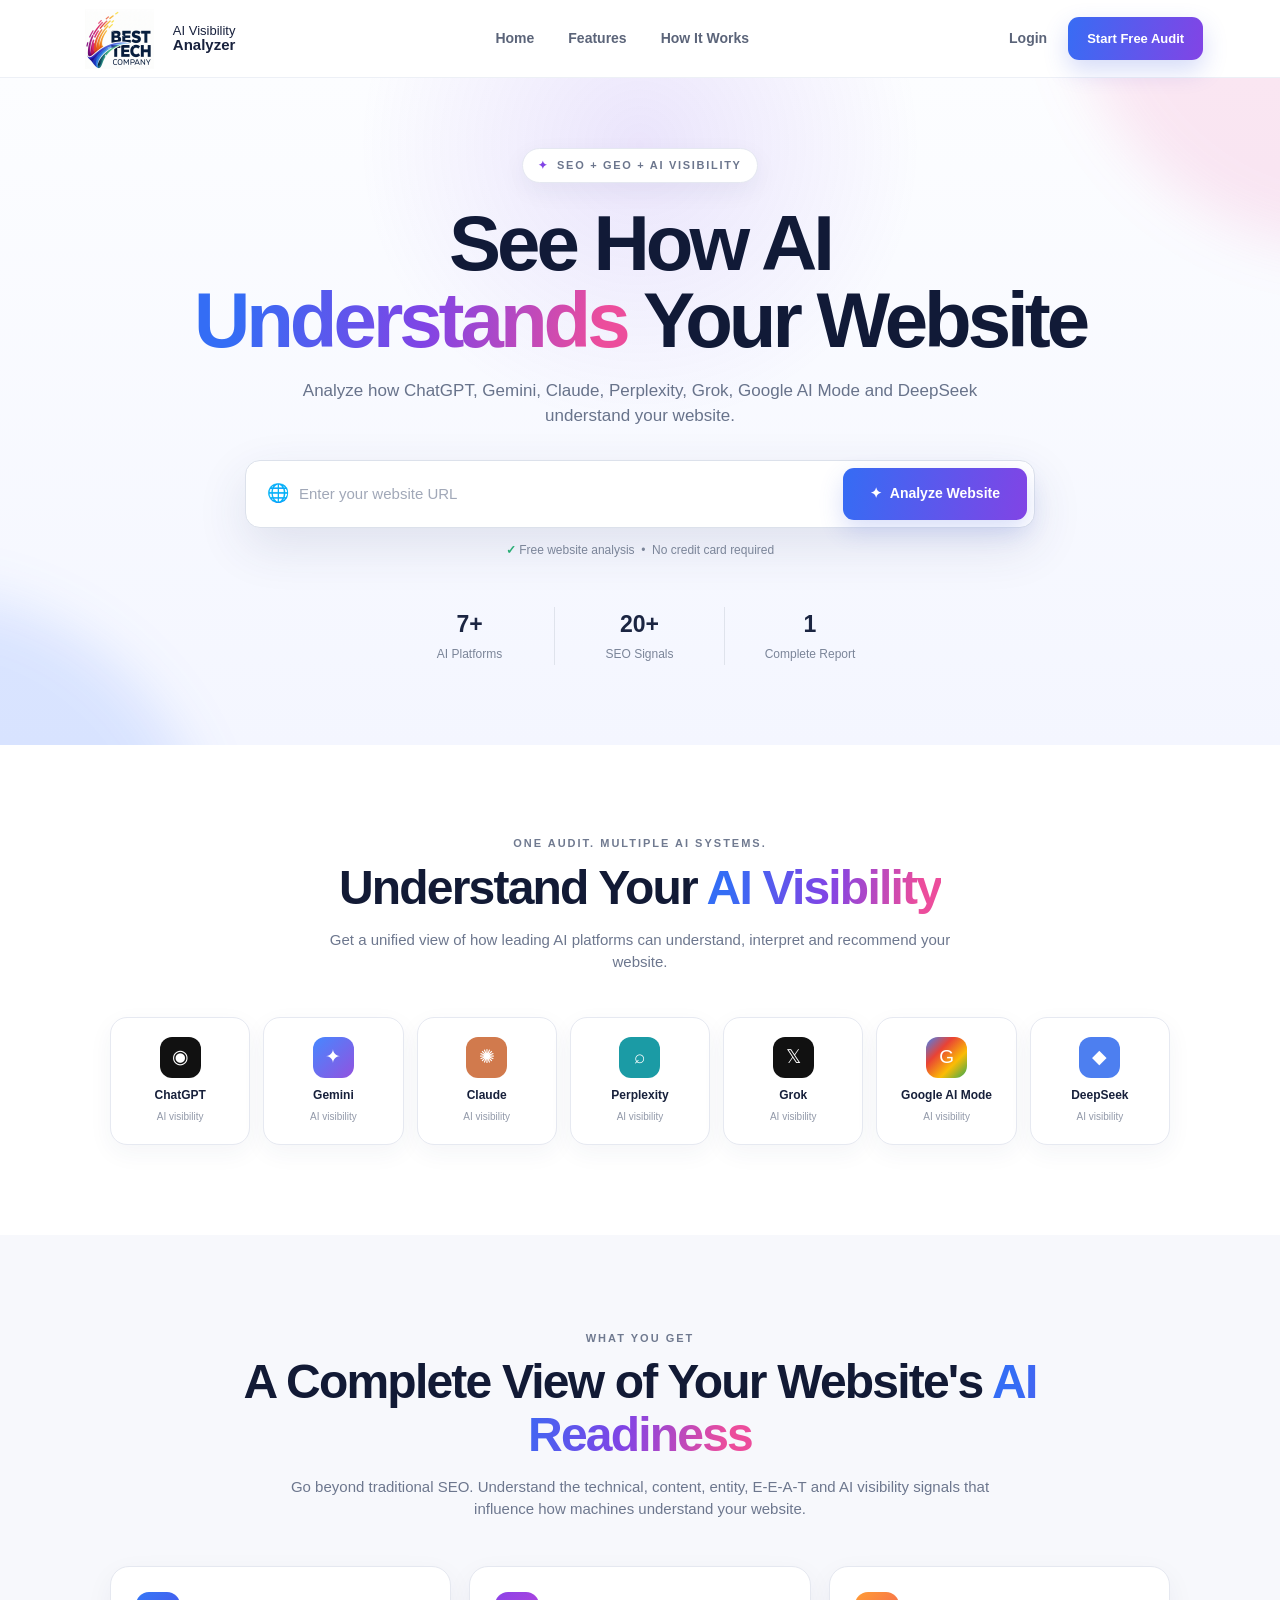
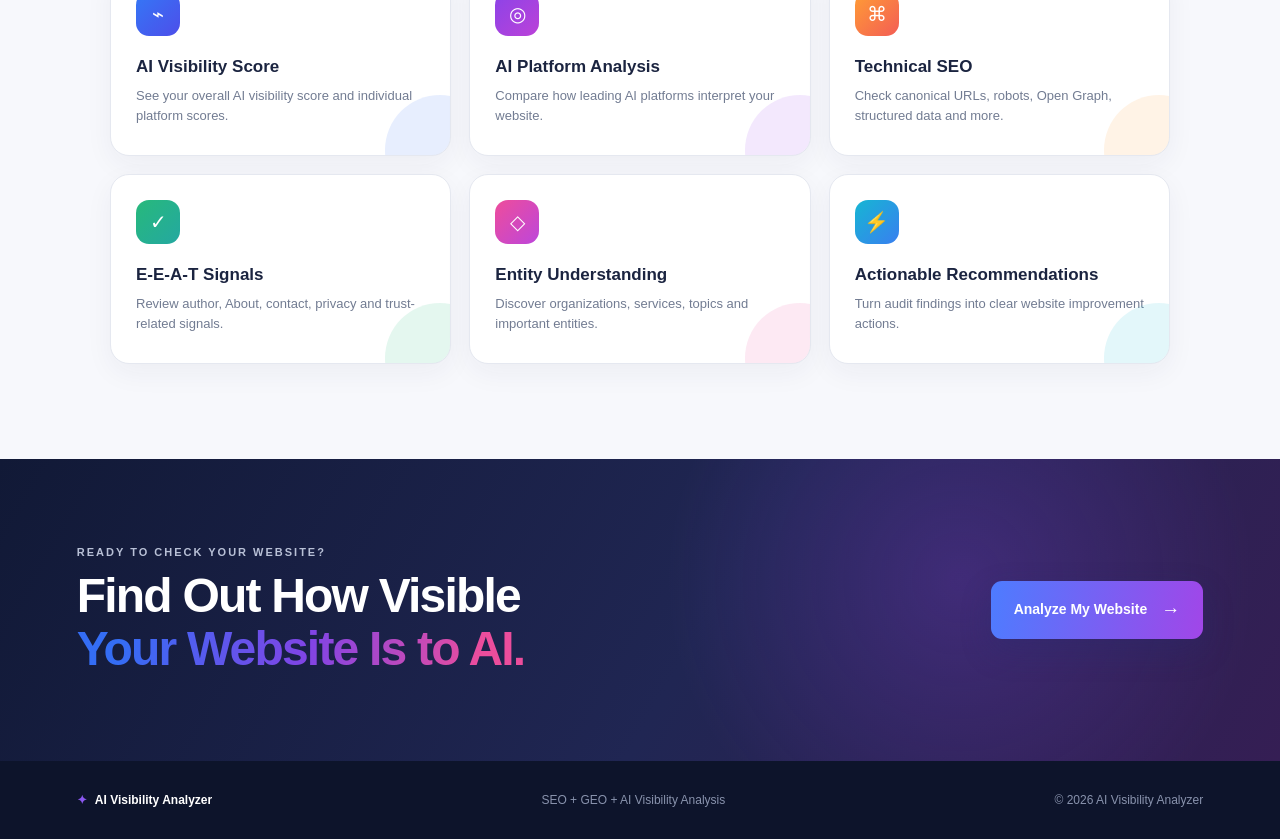
==== commit 83ee5e9d: "logo changing in index page" ====
--- a/frontend/index.html
+++ b/frontend/index.html
@@ -17,17 +17,18 @@
     ========================== -->
 
     <header class="navbar">
-
-        <a href="index.html" class="brand">
-
-            <span class="brand-mark">✦</span>
-
-            <span class="brand-text">
-                AI Visibility<br>
-                <strong>Analyzer</strong>
-            </span>
-
-        </a>
+<a href="index.html" class="brand">
+
+    <img src="assets/BestTech_logo.png"
+         alt="Best Tech Company"
+         class="brand-logo">
+
+    <span class="brand-text">
+        AI Visibility<br>
+        <strong>Analyzer</strong>
+    </span>
+
+</a>
 
 
         <nav class="main-nav">
--- a/frontend/css/style.css
+++ b/frontend/css/style.css
@@ -56,46 +56,25 @@
 }
 
 
-/* Logo */
+/* Best Tech Company Logo */
 
 .brand {
     display: flex;
     align-items: center;
-
     gap: 11px;
-
     color: #18213d;
 }
 
-.brand-mark {
-    width: 42px;
-    height: 42px;
-
-    display: grid;
-    place-items: center;
-
-    border-radius: 13px;
-
-    color: #ffffff;
-
-    font-size: 22px;
-
-    background:
-        linear-gradient(
-            135deg,
-            #3478ff,
-            #8145e6,
-            #ec4e9d
-        );
-
-    box-shadow:
-        0 9px 25px
-        rgba(89, 83, 225, 0.25);
+.brand-logo {
+    width: 85px;
+    height: 60px;
+    object-fit: contain;
+    display: block;
+    flex-shrink: 0;
 }
 
 .brand-text {
     font-size: 13px;
-
     line-height: 1.05;
 }
 
